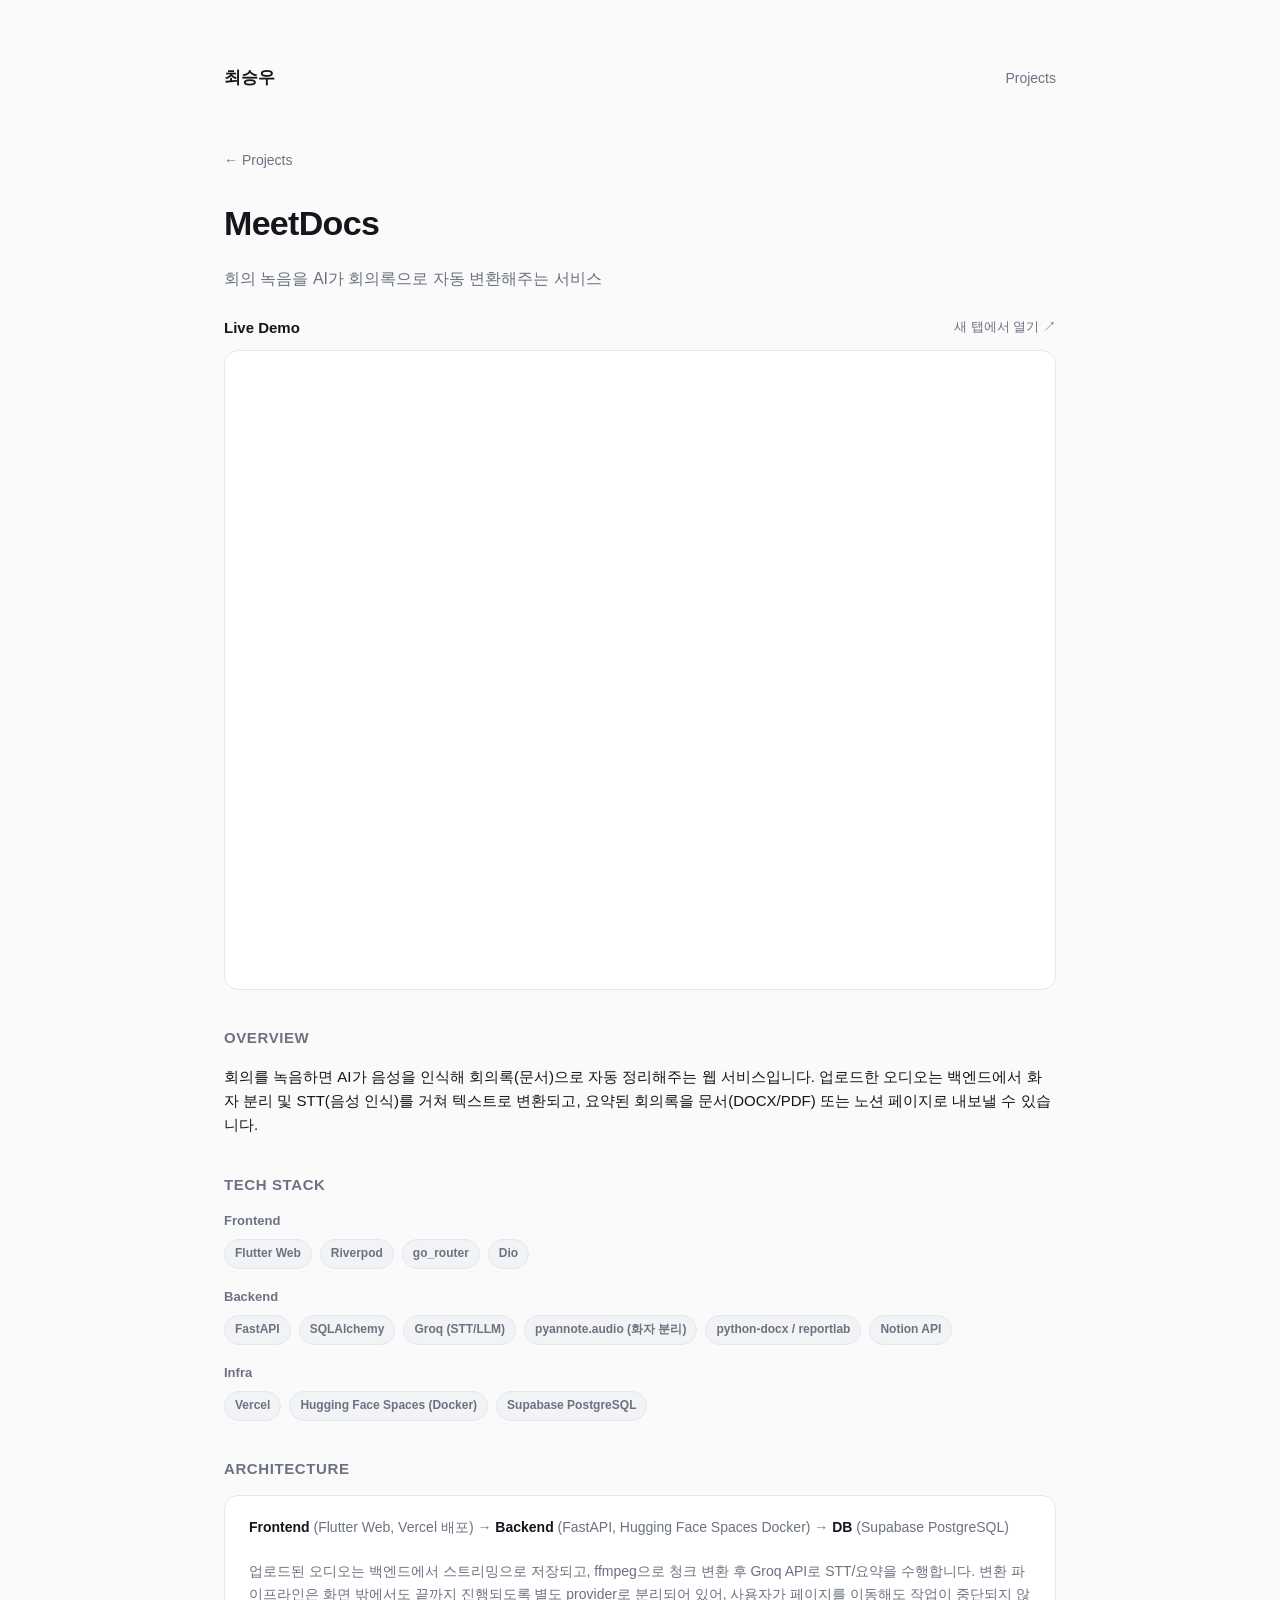
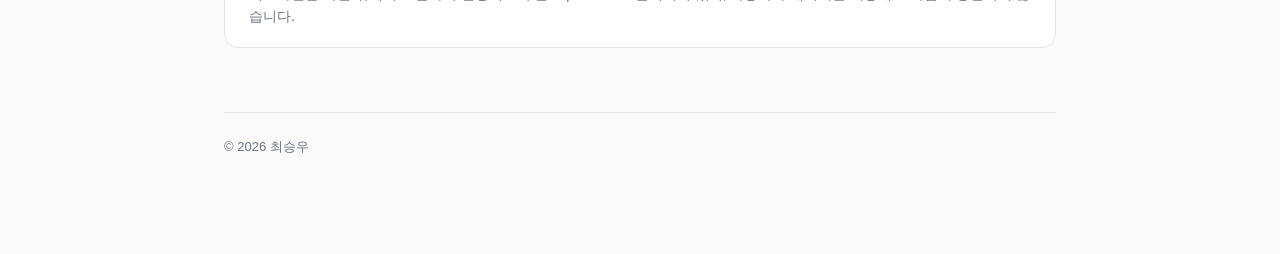
==== projects/meetdocs.html @ 3180217e "Initial portfolio site with MeetDocs project detail page Static HTML/CSS site with a project list an" ====
<!doctype html>
<html lang="ko">
<head>
  <meta charset="UTF-8" />
  <meta name="viewport" content="width=device-width, initial-scale=1.0" />
  <title>MeetDocs | 최승우 Portfolio</title>
  <link rel="stylesheet" href="../style.css" />
</head>
<body>
  <div class="wrap">
    <header class="site-header">
      <div class="name">최승우</div>
      <nav>
        <a href="../index.html">Projects</a>
      </nav>
    </header>

    <a class="back-link" href="../index.html">&larr; Projects</a>

    <div class="detail-header">
      <h1>MeetDocs</h1>
      <p class="detail-tagline">회의 녹음을 AI가 회의록으로 자동 변환해주는 서비스</p>
    </div>

    <div class="detail-section">
      <div class="demo-toolbar">
        <span class="demo-label">Live Demo</span>
        <a class="demo-open-link" href="https://meet-docs-web.vercel.app" target="_blank" rel="noopener">새 탭에서 열기 ↗</a>
      </div>
      <div class="demo-frame-wrap">
        <iframe
          class="demo-frame"
          src="https://meet-docs-web.vercel.app"
          title="MeetDocs 실시간 데모"
        ></iframe>
      </div>
    </div>

    <div class="detail-section">
      <h2>Overview</h2>
      <p>
        회의를 녹음하면 AI가 음성을 인식해 회의록(문서)으로 자동 정리해주는 웹 서비스입니다.
        업로드한 오디오는 백엔드에서 화자 분리 및 STT(음성 인식)를 거쳐 텍스트로 변환되고,
        요약된 회의록을 문서(DOCX/PDF) 또는 노션 페이지로 내보낼 수 있습니다.
      </p>
    </div>

    <div class="detail-section">
      <h2>Tech Stack</h2>

      <div class="stack-group">
        <div class="stack-label">Frontend</div>
        <div class="tag-row">
          <span class="tag">Flutter Web</span>
          <span class="tag">Riverpod</span>
          <span class="tag">go_router</span>
          <span class="tag">Dio</span>
        </div>
      </div>

      <div class="stack-group">
        <div class="stack-label">Backend</div>
        <div class="tag-row">
          <span class="tag">FastAPI</span>
          <span class="tag">SQLAlchemy</span>
          <span class="tag">Groq (STT/LLM)</span>
          <span class="tag">pyannote.audio (화자 분리)</span>
          <span class="tag">python-docx / reportlab</span>
          <span class="tag">Notion API</span>
        </div>
      </div>

      <div class="stack-group">
        <div class="stack-label">Infra</div>
        <div class="tag-row">
          <span class="tag">Vercel</span>
          <span class="tag">Hugging Face Spaces (Docker)</span>
          <span class="tag">Supabase PostgreSQL</span>
        </div>
      </div>
    </div>

    <div class="detail-section">
      <h2>Architecture</h2>
      <div class="architecture-note">
        <strong>Frontend</strong> (Flutter Web, Vercel 배포) → <strong>Backend</strong> (FastAPI, Hugging Face Spaces Docker) → <strong>DB</strong> (Supabase PostgreSQL)<br /><br />
        업로드된 오디오는 백엔드에서 스트리밍으로 저장되고, ffmpeg으로 청크 변환 후 Groq API로 STT/요약을 수행합니다.
        변환 파이프라인은 화면 밖에서도 끝까지 진행되도록 별도 provider로 분리되어 있어, 사용자가 페이지를 이동해도 작업이 중단되지 않습니다.
      </div>
    </div>

    <footer>
      &copy; 2026 최승우
    </footer>
  </div>
</body>
</html>
---- style.css ----
:root {
  --bg: #0b0d12;
  --surface: #12151c;
  --surface-2: #1a1e28;
  --border: #262b38;
  --text: #e8eaf0;
  --text-dim: #9aa1b2;
  --accent: #6d7bff;
  --accent-2: #4f46e5;
  --radius: 14px;
  --max-width: 880px;
}

* { box-sizing: border-box; }

html, body {
  margin: 0;
  padding: 0;
  background: var(--bg);
  color: var(--text);
  font-family: -apple-system, BlinkMacSystemFont, "Segoe UI", Pretendard, Roboto, sans-serif;
  line-height: 1.6;
}

a { color: var(--accent); text-decoration: none; }
a:hover { text-decoration: underline; }

.wrap {
  max-width: var(--max-width);
  margin: 0 auto;
  padding: 64px 24px 96px;
}

header.site-header {
  display: flex;
  justify-content: space-between;
  align-items: center;
  margin-bottom: 56px;
}

header.site-header .name {
  font-size: 17px;
  font-weight: 700;
}

header.site-header nav a {
  color: var(--text-dim);
  margin-left: 20px;
  font-size: 14px;
}
header.site-header nav a:hover { color: var(--text); }

h1 {
  font-size: 34px;
  font-weight: 800;
  margin: 0 0 12px;
  letter-spacing: -0.02em;
}

.subtitle {
  color: var(--text-dim);
  font-size: 16px;
  margin-bottom: 48px;
}

.section-label {
  font-size: 12px;
  font-weight: 700;
  letter-spacing: 0.08em;
  text-transform: uppercase;
  color: var(--text-dim);
  margin-bottom: 16px;
}

.project-card {
  display: block;
  background: var(--surface);
  border: 1px solid var(--border);
  border-radius: var(--radius);
  padding: 24px 28px;
  margin-bottom: 16px;
  transition: border-color 0.15s ease, transform 0.15s ease;
}

.project-card:hover {
  border-color: var(--accent-2);
  transform: translateY(-2px);
  text-decoration: none;
}

.project-card .title {
  font-size: 19px;
  font-weight: 700;
  color: var(--text);
  margin-bottom: 6px;
}

.project-card .desc {
  color: var(--text-dim);
  font-size: 14px;
  margin-bottom: 14px;
}

.tag-row {
  display: flex;
  flex-wrap: wrap;
  gap: 8px;
}

.tag {
  font-size: 12px;
  font-weight: 600;
  padding: 4px 10px;
  border-radius: 999px;
  background: var(--surface-2);
  color: var(--text-dim);
  border: 1px solid var(--border);
}

.back-link {
  display: inline-block;
  margin-bottom: 24px;
  font-size: 14px;
  color: var(--text-dim);
}

.detail-header h1 { margin-bottom: 8px; }
.detail-tagline {
  color: var(--text-dim);
  font-size: 16px;
  margin-bottom: 24px;
}

.cta-row {
  display: flex;
  gap: 12px;
  margin-bottom: 40px;
  flex-wrap: wrap;
}

.btn {
  display: inline-block;
  padding: 10px 18px;
  border-radius: 8px;
  font-size: 14px;
  font-weight: 600;
  text-decoration: none;
}

.btn-primary {
  background: var(--accent-2);
  color: white;
}
.btn-primary:hover { background: var(--accent); text-decoration: none; }

.btn-secondary {
  background: var(--surface-2);
  color: var(--text);
  border: 1px solid var(--border);
}
.btn-secondary:hover { border-color: var(--accent-2); text-decoration: none; }

.detail-section {
  margin-bottom: 36px;
}

.detail-section h2 {
  font-size: 15px;
  font-weight: 700;
  letter-spacing: 0.04em;
  text-transform: uppercase;
  color: var(--text-dim);
  margin-bottom: 14px;
}

.detail-section p {
  font-size: 15px;
  color: var(--text);
}

.stack-group {
  margin-bottom: 18px;
}

.stack-group .stack-label {
  font-size: 13px;
  font-weight: 600;
  color: var(--text-dim);
  margin-bottom: 8px;
}

.architecture-note {
  background: var(--surface);
  border: 1px solid var(--border);
  border-radius: var(--radius);
  padding: 20px 24px;
  font-size: 14px;
  color: var(--text-dim);
}

.architecture-note strong { color: var(--text); }

.demo-toolbar {
  display: flex;
  justify-content: space-between;
  align-items: center;
  margin-bottom: 10px;
}

.demo-label {
  font-size: 15px;
  font-weight: 700;
  color: var(--text);
}

.demo-open-link {
  font-size: 13px;
  color: var(--text-dim);
}
.demo-open-link:hover { color: var(--accent); }

.demo-frame-wrap {
  width: 100%;
  height: 640px;
  border: 1px solid var(--border);
  border-radius: var(--radius);
  overflow: hidden;
  background: var(--surface);
}

.demo-frame {
  width: 100%;
  height: 100%;
  border: 0;
  display: block;
}

@media (max-width: 640px) {
  .demo-frame-wrap { height: 480px; }
}

footer {
  margin-top: 64px;
  padding-top: 24px;
  border-top: 1px solid var(--border);
  color: var(--text-dim);
  font-size: 13px;
}

@media (prefers-color-scheme: light) {
  :root {
    --bg: #fafafb;
    --surface: #ffffff;
    --surface-2: #f2f3f6;
    --border: #e4e6ec;
    --text: #14161c;
    --text-dim: #6b7280;
  }
}
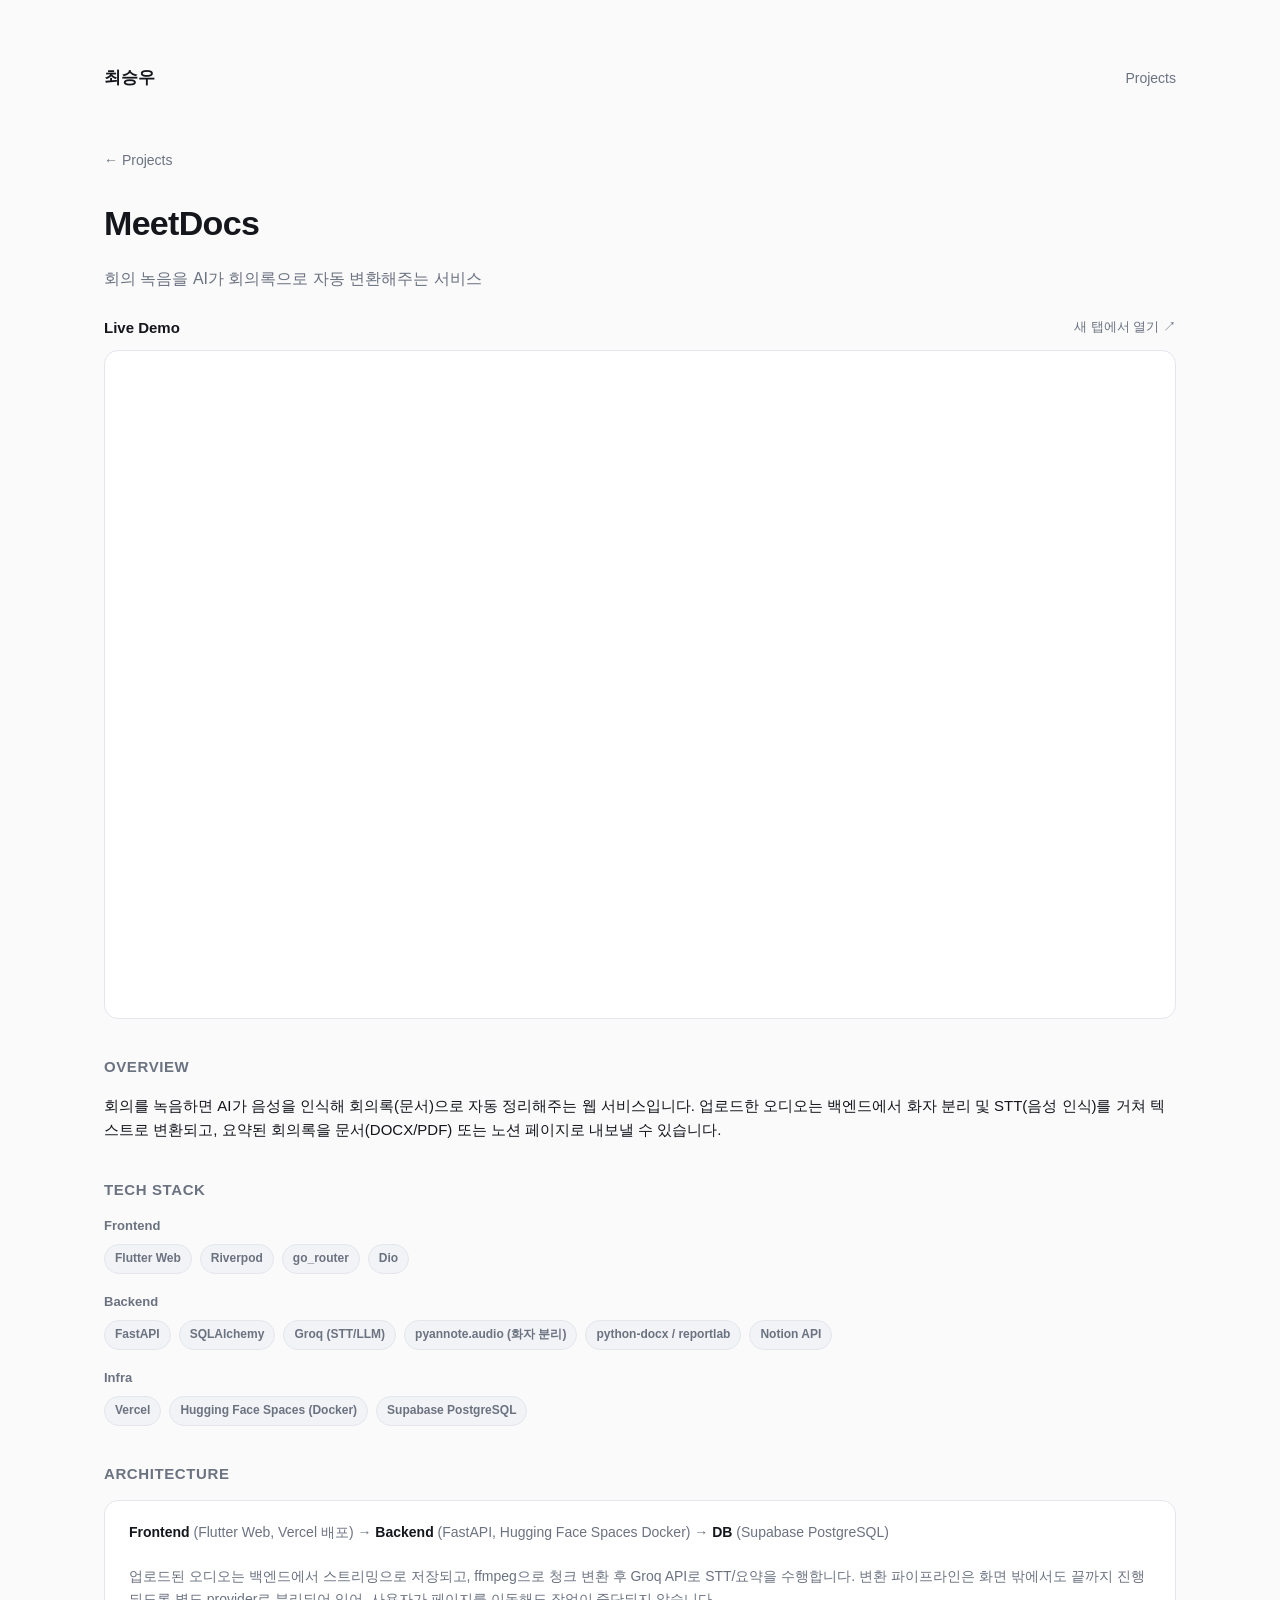
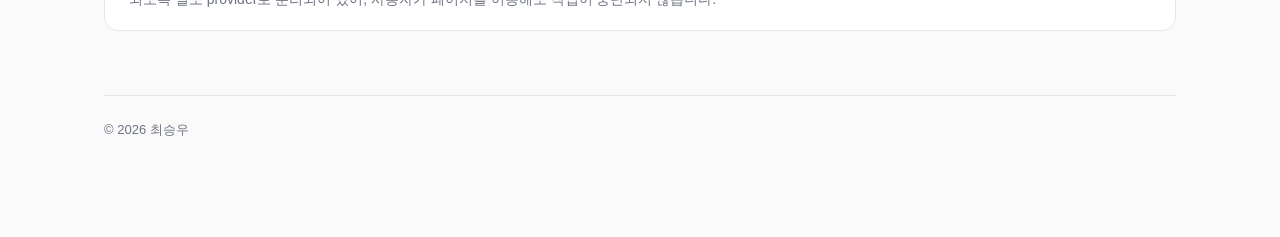
==== commit 27fe42d9: "Make live demo iframe scale to fit instead of cropping Renders the embedded app at a fixed 1440x900 " ====
--- a/projects/meetdocs.html
+++ b/projects/meetdocs.html
@@ -7,7 +7,7 @@
   <link rel="stylesheet" href="../style.css" />
 </head>
 <body>
-  <div class="wrap">
+  <div class="wrap wrap-wide">
     <header class="site-header">
       <div class="name">최승우</div>
       <nav>
@@ -27,9 +27,10 @@
         <span class="demo-label">Live Demo</span>
         <a class="demo-open-link" href="https://meet-docs-web.vercel.app" target="_blank" rel="noopener">새 탭에서 열기 ↗</a>
       </div>
-      <div class="demo-frame-wrap">
+      <div class="demo-frame-wrap" id="demoFrameWrap">
         <iframe
           class="demo-frame"
+          id="demoFrame"
           src="https://meet-docs-web.vercel.app"
           title="MeetDocs 실시간 데모"
         ></iframe>
@@ -93,5 +94,23 @@
       &copy; 2026 최승우
     </footer>
   </div>
+
+  <script>
+    (function () {
+      var DESIGN_W = 1440;
+      var DESIGN_H = 900;
+      var wrap = document.getElementById('demoFrameWrap');
+      var frame = document.getElementById('demoFrame');
+
+      function resize() {
+        var scale = wrap.clientWidth / DESIGN_W;
+        frame.style.transform = 'scale(' + scale + ')';
+        wrap.style.height = Math.round(DESIGN_H * scale) + 'px';
+      }
+
+      window.addEventListener('resize', resize);
+      resize();
+    })();
+  </script>
 </body>
 </html>
--- a/style.css
+++ b/style.css
@@ -219,9 +219,13 @@
 }
 .demo-open-link:hover { color: var(--accent); }
 
+.wrap-wide {
+  max-width: 1120px;
+}
+
 .demo-frame-wrap {
+  position: relative;
   width: 100%;
-  height: 640px;
   border: 1px solid var(--border);
   border-radius: var(--radius);
   overflow: hidden;
@@ -229,14 +233,14 @@
 }
 
 .demo-frame {
-  width: 100%;
-  height: 100%;
+  position: absolute;
+  top: 0;
+  left: 0;
+  width: 1440px;
+  height: 900px;
   border: 0;
+  transform-origin: top left;
   display: block;
-}
-
-@media (max-width: 640px) {
-  .demo-frame-wrap { height: 480px; }
 }
 
 footer {
